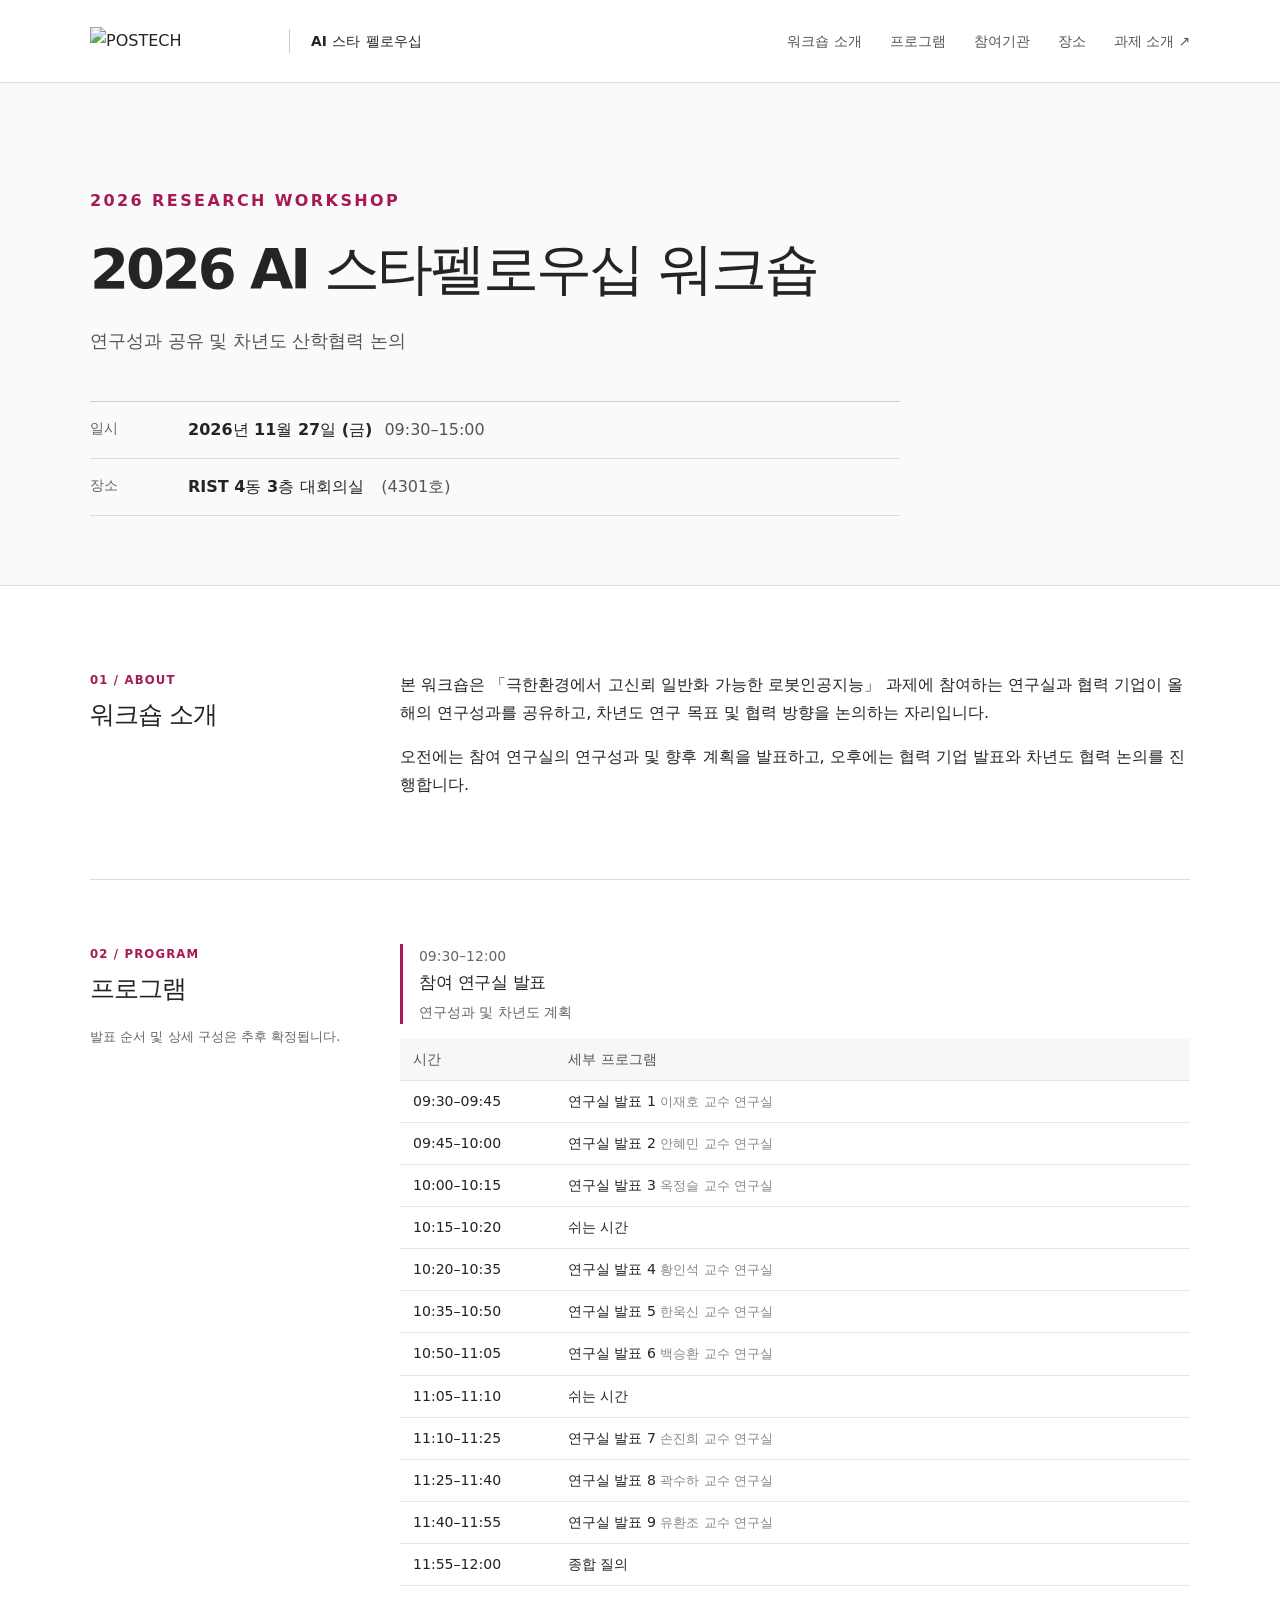
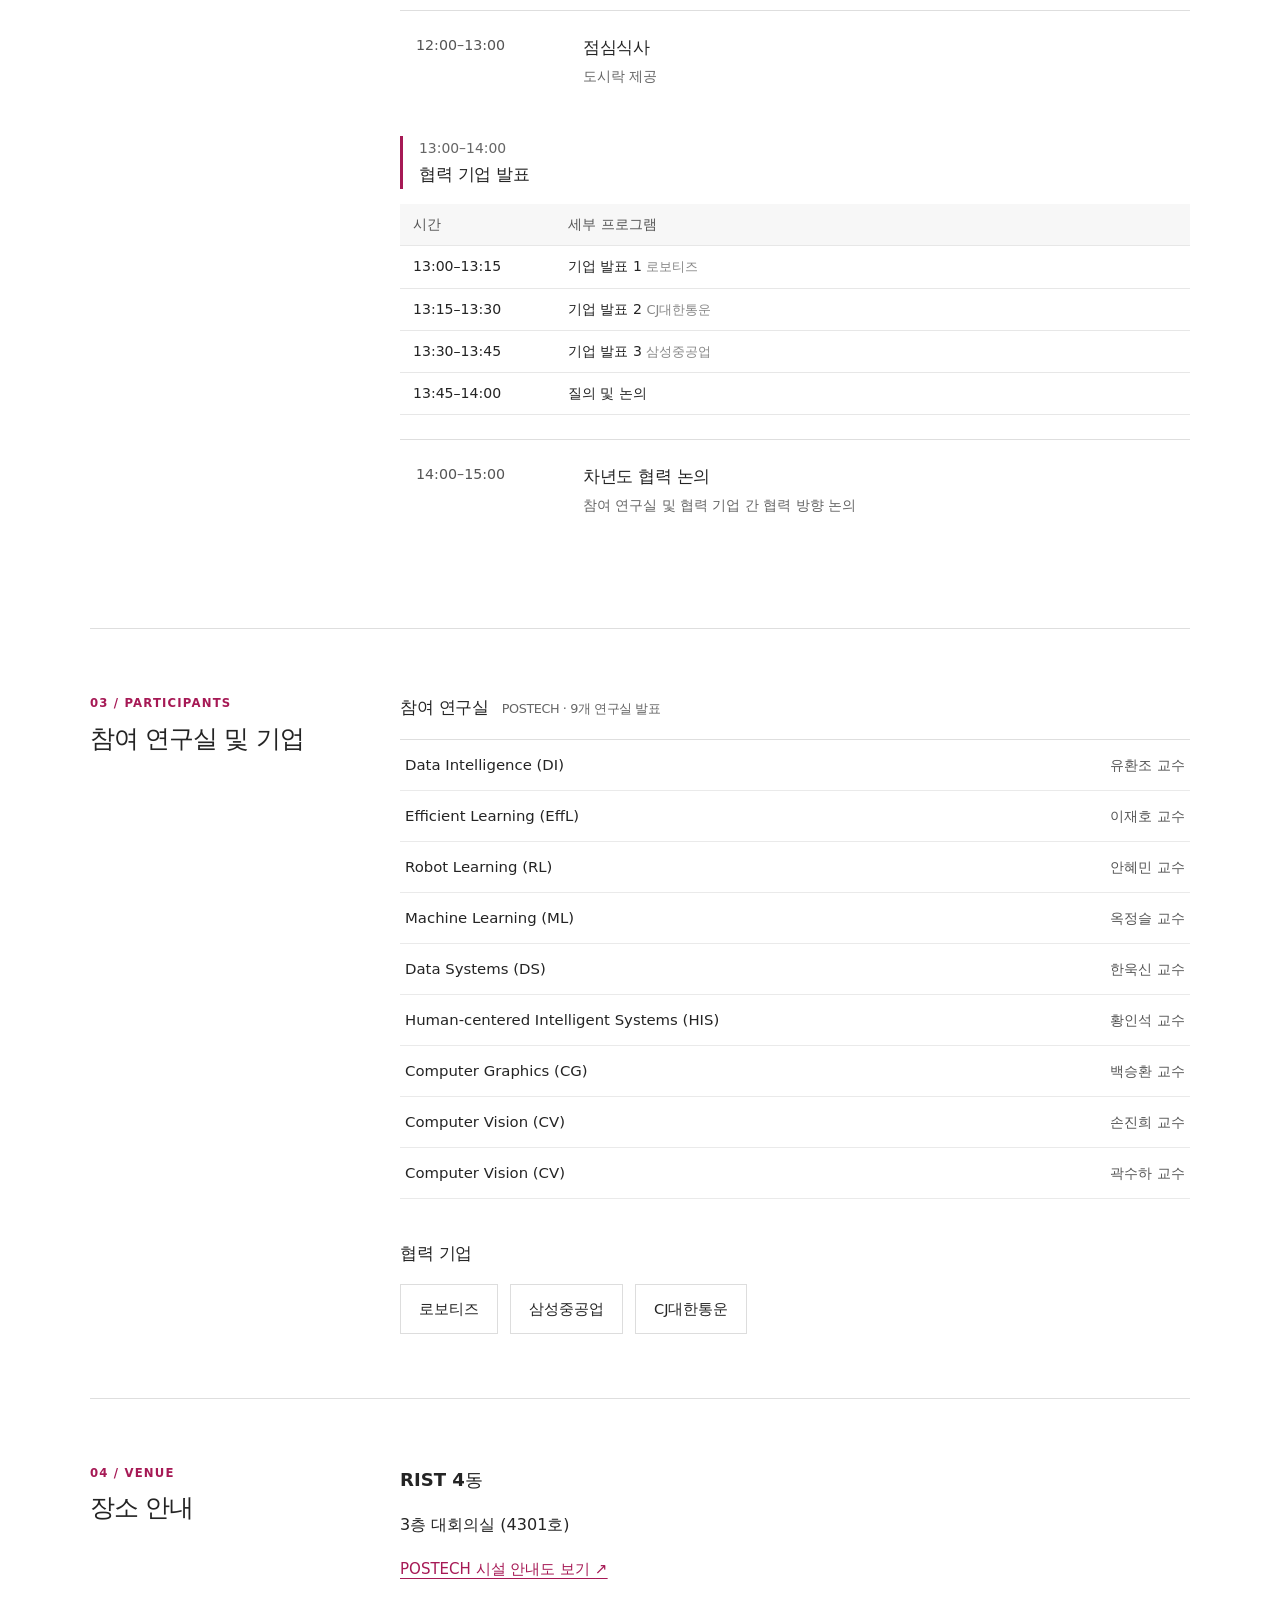
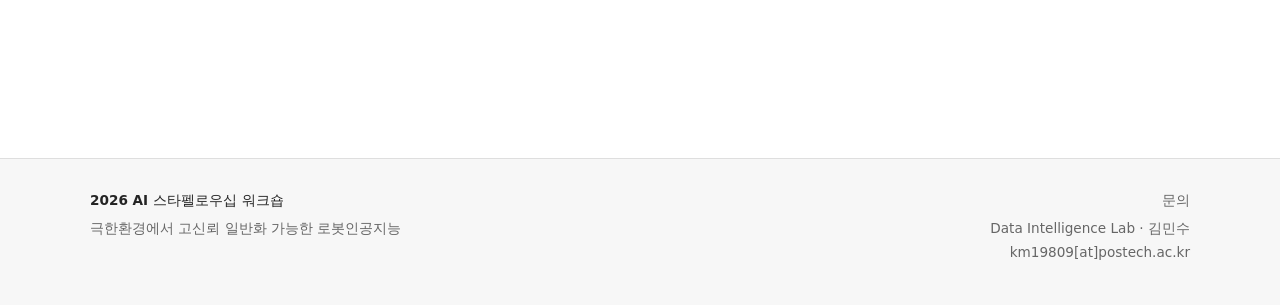
==== workshop.html @ d50b46eb "Initial commit Upload initial files." ====
<!DOCTYPE html>

<html lang="ko">
<head>
<meta charset="utf-8"/>
<meta content="width=device-width, initial-scale=1" name="viewport"/>
<meta content="2026 AI 스타펠로우십 워크숍. 11월 27일 RIST 4동 4301호. 연구성과 공유 및 차년도 협력 논의." name="description"/>
<meta content="#ffffff" name="theme-color"/>
<title>2026 AI 스타펠로우십 워크숍 | ExtremeAI</title>
<link href="assets/style.css" rel="stylesheet"/>
</head>
<body>
<a class="skip-link" href="#main">본문으로 이동</a>
<header class="site-header">
<div class="wrap header-inner">
<a aria-label="과제 홈페이지로 이동" class="identity" href="./index.html">
<img alt="POSTECH" height="28" src="https://www.postech.ac.kr/_res/postech/kor/img/sub/postech_fullname_logo1.png" width="178"/>
<span aria-hidden="true" class="identity-divider"></span>
<span class="identity-label">AI 스타 펠로우십</span>
</a>
<nav aria-label="페이지 목차"><a href="#about">워크숍 소개</a><a href="#program">프로그램</a><a href="#participants">참여기관</a><a href="#venue">장소</a><a href="./index.html">과제 소개 ↗</a></nav>
</div>
</header>
<main id="main">
<section aria-labelledby="page-title" class="hero" id="top">
<div class="wrap">
<p class="eyebrow">2026 RESEARCH WORKSHOP</p>
<h1 id="page-title">2026 AI 스타펠로우십 워크숍</h1>
<p class="hero-subtitle">연구성과 공유 및 차년도 산학협력 논의</p>
<dl class="event-facts">
<div><dt>일시</dt><dd><time datetime="2026-11-27">2026년 11월 27일 (금)</time><span class="fact-secondary">09:30–15:00</span></dd></div>
<div><dt>장소</dt><dd>RIST 4동 3층 대회의실 <span class="fact-secondary">(4301호)</span></dd></div>
</dl>
</div>
</section>
<div class="wrap content">
<section aria-labelledby="about-title" class="section" id="about">
<div class="section-heading"><p class="section-index">01 / ABOUT</p><h2 id="about-title">워크숍 소개</h2></div>
<div class="section-body">
<p>본 워크숍은 <strong>「극한환경에서 고신뢰 일반화 가능한 로봇인공지능」</strong> 과제에 참여하는 연구실과 협력 기업이 올해의 연구성과를 공유하고, 차년도 연구 목표 및 협력 방향을 논의하는 자리입니다.</p>
<p>오전에는 참여 연구실의 연구성과 및 향후 계획을 발표하고, 오후에는 협력 기업 발표와 차년도 협력 논의를 진행합니다.</p>
</div>
</section>
<section aria-labelledby="program-title" class="section" id="program">
<div class="section-heading"><p class="section-index">02 / PROGRAM</p><h2 id="program-title">프로그램</h2><p class="section-aside">발표 순서 및 상세 구성은 추후 확정됩니다.</p></div>
<div class="section-body">
<div class="program-block">
<div class="program-label"><span class="program-time">09:30–12:00</span><h3>참여 연구실 발표</h3><p>연구성과 및 차년도 계획</p></div>
<table><caption>연구실 발표 임시 시간표</caption><thead><tr><th scope="col">시간</th><th scope="col">세부 프로그램</th></tr></thead><tbody>
    <tr><td>09:30–09:45</td><td>연구실 발표 1 <span class="pending">이재호 교수 연구실</span></td></tr>
    <tr><td>09:45–10:00</td><td>연구실 발표 2 <span class="pending">안혜민 교수 연구실</span></td></tr>
    <tr><td>10:00–10:15</td><td>연구실 발표 3 <span class="pending">옥정슬 교수 연구실</span></td></tr>
    <tr><td>10:15–10:20</td><td>쉬는 시간 <span class="pending"></span></td></tr>
    <tr><td>10:20–10:35</td><td>연구실 발표 4 <span class="pending">황인석 교수 연구실</span></td></tr>
    <tr><td>10:35–10:50</td><td>연구실 발표 5 <span class="pending">한욱신 교수 연구실</span></td></tr>
    <tr><td>10:50–11:05</td><td>연구실 발표 6 <span class="pending">백승환 교수 연구실</span></td></tr>
    <tr><td>11:05–11:10</td><td>쉬는 시간 <span class="pending"></span></td></tr>
    <tr><td>11:10–11:25</td><td>연구실 발표 7 <span class="pending">손진희 교수 연구실</span></td></tr>
    <tr><td>11:25–11:40</td><td>연구실 발표 8 <span class="pending">곽수하 교수 연구실</span></td></tr>
    <tr><td>11:40–11:55</td><td>연구실 발표 9 <span class="pending">유환조 교수 연구실</span></td></tr>
    <tr><td>11:55–12:00</td><td>종합 질의 <span class="pending"></span></td></tr></tbody></table>
</div>
<div class="simple-session"><div class="session-when">12:00–13:00</div><div><h3>점심식사</h3><p>도시락 제공</p></div></div>
<div class="program-block">
<div class="program-label"><span class="program-time">13:00–14:00</span><h3>협력 기업 발표</h3></div>
<table><caption>기업 발표 임시 시간표</caption><thead><tr><th scope="col">시간</th><th scope="col">세부 프로그램</th></tr></thead><tbody>
<tr><td>13:00–13:15</td><td>기업 발표 1 <span class="pending">로보티즈</span></td></tr>
<tr><td>13:15–13:30</td><td>기업 발표 2 <span class="pending">CJ대한통운</span></td></tr>
<tr><td>13:30–13:45</td><td>기업 발표 3 <span class="pending">삼성중공업</span></td></tr>
<tr><td>13:45–14:00</td><td>질의 및 논의 <span class="pending"></span></td></tr>
</tbody></table>
</div>
<div class="simple-session"><div class="session-when">14:00–15:00</div><div><h3>차년도 협력 논의</h3><p>참여 연구실 및 협력 기업 간 협력 방향 논의</p></div></div>
</div>
</section>
<section aria-labelledby="participants-title" class="section" id="participants">
<div class="section-heading"><p class="section-index">03 / PARTICIPANTS</p><h2 id="participants-title">참여 연구실 및 기업</h2></div>
<div class="section-body">
<h3 class="subsection-title">참여 연구실 <span class="subtle">POSTECH · 9개 연구실 발표</span></h3>
<div class="people-list">
<div><span>Data Intelligence (DI)</span><span>유환조 교수</span></div>
<div><span>Efficient Learning (EffL)</span><span>이재호 교수</span></div>
<div><span>Robot Learning (RL)</span><span>안혜민 교수</span></div>
<div><span>Machine Learning (ML)</span><span>옥정슬 교수</span></div>
<div><span>Data Systems (DS)</span><span>한욱신 교수</span></div>
<div><span>Human-centered Intelligent Systems (HIS)</span><span>황인석 교수</span></div>
<div><span>Computer Graphics (CG)</span><span>백승환 교수</span></div>
<div><span>Computer Vision (CV)</span><span>손진희 교수</span></div>
<div><span>Computer Vision (CV)</span><span>곽수하 교수</span></div>
</div>
<h3 class="subsection-title with-space">협력 기업</h3>
<ul class="company-list"><li>로보티즈</li><li>삼성중공업</li><li>CJ대한통운</li></ul>
</div>
</section>
<section aria-labelledby="venue-title" class="section" id="venue">
<div class="section-heading"><p class="section-index">04 / VENUE</p><h2 id="venue-title">장소 안내</h2></div>
<div class="section-body">
<p class="venue-name">RIST 4동</p>
<p>3층 대회의실 (4301호)</p>
<p><a class="text-link" href="https://cse.postech.ac.kr/csepostech/introduction/facility.do?id=398&amp;lat=36.009723&amp;lng=129.322894" rel="noopener noreferrer" target="_blank">POSTECH 시설 안내도 보기 <span aria-hidden="true">↗</span></a></p>
</div>
</section>
</div>
</main>
<footer class="site-footer"><div class="wrap footer-inner"><div><strong>2026 AI 스타펠로우십 워크숍</strong><p>극한환경에서 고신뢰 일반화 가능한 로봇인공지능</p></div><div><span>문의</span><p>Data Intelligence Lab · 김민수<br/>km19809[at]postech.ac.kr</p></div></div></footer>
</body>
</html>
---- assets/style.css ----
/* Standalone static workshop site. No framework or JavaScript required. */
:root{--ink:#242424;--muted:#666;--faint:#888;--line:#dedede;--paper:#fff;--wash:#f7f7f7;--accent:#a61955;font-family:system-ui,-apple-system,"Apple SD Gothic Neo","Malgun Gothic",sans-serif;color:var(--ink);background:var(--paper);font-synthesis:none}*{box-sizing:border-box}html{scroll-behavior:smooth}body{margin:0;font-size:16px;line-height:1.75}a{color:inherit}a:focus-visible{outline:2px solid var(--accent);outline-offset:4px}.wrap{width:min(1100px,calc(100% - 56px));margin-inline:auto}.skip-link{position:absolute;top:-100px;left:8px;background:#fff;padding:8px;z-index:10}.skip-link:focus{top:8px}.site-header{border-bottom:1px solid var(--line);background:#fff}.header-inner{display:flex;justify-content:space-between;align-items:center;gap:24px;min-height:82px}.identity{display:flex;align-items:center;gap:21px;text-decoration:none;white-space:nowrap}.identity img{display:block;width:178px;height:auto;max-height:45px;object-fit:contain}.identity-divider{height:24px;border-left:1px solid #ccc}.identity-label{font-size:.86rem;font-weight:650;letter-spacing:.015em}.site-header nav{display:flex;column-gap:28px;flex-wrap:wrap}.site-header nav a{text-decoration:none;color:#555;font-size:.86rem}.site-header nav a:hover,.text-link:hover{color:var(--accent)}.hero{background:#fafafa;border-bottom:1px solid var(--line);padding:88px 0 69px}.eyebrow{font-weight:750;color:var(--accent);letter-spacing:.15em;}.hero h1{font-size:clamp(2.05rem,4.6vw,3.5rem);font-weight:750;line-height:1.34;letter-spacing:-.055em;margin:0}.hero-subtitle{margin:20px 0 44px;font-size:1.1rem;color:#555}.event-facts{display:grid;gap:0;margin:0;max-width:810px;border-top:1px solid #ccc}.event-facts>div{display:grid;grid-template-columns:80px 1fr;gap:18px;padding:14px 0;border-bottom:1px solid #ddd}.event-facts dt{color:var(--muted);font-size:.9rem}.event-facts dd{font-weight:580;margin:0}.fact-secondary{font-weight:400;color:#555;margin-left:12px}.content{padding-top:20px;padding-bottom:95px}.section{display:grid;grid-template-columns:255px minmax(0,1fr);gap:55px;padding:64px 0;border-bottom:1px solid var(--line);scroll-margin-top:20px}.section:last-child{border-bottom:0}.section-index{font-size:.73rem;font-weight:750;letter-spacing:.1em;color:var(--accent);margin:0 0 8px}.section-heading h2{font-size:1.55rem;line-height:1.4;letter-spacing:-.045em;margin:0;font-weight:740}.section-aside{margin:18px 0 0;color:var(--muted);font-size:.83rem}.section-body>p:first-child{margin-top:1px}.section-body p{margin-bottom:16px}.section-body strong{font-weight:700}.section-body h3{font-size:1.05rem;margin:0;letter-spacing:-.025em}.program-block{margin:0 0 24px}.program-label{border-left:3px solid var(--accent);padding:0 0 0 16px;margin:0 0 15px}.program-time{display:block;font-size:.87rem;color:var(--muted);font-variant-numeric:tabular-nums}.program-label p,.simple-session p{font-size:.86rem;color:var(--muted);margin:2px 0 0}.program-block table{border-collapse:collapse;width:100%;font-size:.88rem;line-height:1.5}.program-block caption{position:absolute;width:1px;height:1px;overflow:hidden;clip:rect(0,0,0,0);white-space:nowrap}.program-block th{background:var(--wash);font-weight:630;text-align:left;color:#555}.program-block th,.program-block td{border-bottom:1px solid #e7e7e7;padding:10px 13px}.program-block td:first-child,.program-block th:first-child{width:155px;font-variant-numeric:tabular-nums;white-space:nowrap}.pending{color:var(--faint);font-size:.82rem}.simple-session{display:grid;grid-template-columns:155px 1fr;gap:12px;padding:22px 16px;border-top:1px solid var(--line);margin:9px 0 25px}.session-when{font-size:.89rem;color:#555;font-variant-numeric:tabular-nums}.subsection-title{margin-bottom:16px!important}.subtle{font-size:.8rem;font-weight:400;color:var(--muted);margin-left:8px}.people-list{border-top:1px solid var(--line)}.people-list>div{display:flex;justify-content:space-between;align-items:baseline;gap:20px;padding:12px 5px;border-bottom:1px solid #eaeaea;font-size:.93rem}.people-list>div span:last-child{white-space:nowrap;color:#555;font-size:.89rem}.with-space{margin-top:40px!important}.company-list{list-style:none;display:flex;flex-wrap:wrap;gap:12px;padding:0;margin:0}.company-list li{border:1px solid #ddd;padding:11px 18px;font-size:.91rem;background:#fff}.venue-name{font-weight:720;font-size:1.13rem;margin-bottom:0!important}.text-link{color:var(--accent);text-decoration-thickness:1px;text-underline-offset:4px;font-size:.94rem}.site-footer{background:#f7f7f7;border-top:1px solid var(--line);padding:30px 0 40px}.footer-inner{display:flex;justify-content:space-between;gap:30px;font-size:.85rem}.footer-inner strong{font-weight:700}.footer-inner p{color:var(--muted);margin:4px 0 0}.footer-inner>div:last-child{text-align:right}.footer-inner>div:last-child>span{color:var(--muted)}@media(max-width:800px){.section{grid-template-columns:1fr;gap:20px;padding:45px 0}.section-aside{margin-top:5px}.site-header nav{gap:14px}.header-inner{flex-wrap:wrap;padding:20px 0;gap:16px}.hero{padding:65px 0 50px}}@media(max-width:520px){.wrap{width:min(100% - 32px,1100px)}.site-header nav{width:100%;justify-content:space-between;gap:8px}.identity{gap:12px}.identity img{width:132px}.identity-label{font-size:.74rem}.hero h1{font-size:2rem}.hero-subtitle{font-size:.96rem}.event-facts>div{grid-template-columns:50px 1fr;gap:8px}.fact-secondary{display:block;margin:2px 0 0}.program-block td:first-child,.program-block th:first-child{width:118px}.program-block th,.program-block td{padding:10px 7px;font-size:.8rem}.simple-session{grid-template-columns:118px 1fr;gap:10px;padding:17px 7px}.people-list>div{font-size:.85rem}.people-list>div span:last-child{font-size:.8rem}.footer-inner{flex-direction:column;gap:18px}.footer-inner>div:last-child{text-align:left}}

/* Project home additions; workshop retains its original styling. */
.accent-text{color:var(--accent)}
.project-hero{padding:70px 0 62px}.project-hero-grid{display:grid;grid-template-columns:minmax(0,1.18fr) minmax(280px,.82fr);gap:50px;align-items:center}.project-hero h1{font-size:clamp(2.05rem,4vw,3.35rem)}.project-subtitle{margin:20px 0 20px;font-size:1.02rem}.lead{max-width:640px;line-height:1.85;font-size:1.02rem;margin:0 0 30px;color:#3e3e3e}.project-facts{max-width:650px}.project-facts>div{grid-template-columns:95px 1fr}.project-facts dd{font-size:.94rem}.hero-art{margin:0;align-self:stretch;min-height:370px;position:relative;overflow:hidden;background:#eee}.hero-art img{width:100%;height:100%;max-height:560px;object-fit:cover;display:block}.hero-art figcaption{position:absolute;bottom:0;right:0;background:rgba(255,255,255,.88);color:#555;font-size:.72rem;padding:5px 9px}.diagram{margin:30px 0 0}.diagram img,.research-figure img{width:100%;height:auto;display:block;border:1px solid #ececec}.figure-caption,.research-figure figcaption{font-size:.77rem;color:#777;margin:8px 0 0}.research-list{border-top:1px solid var(--line)}.research-item{padding:24px 0;border-bottom:1px solid var(--line)}.research-item h3{font-size:1.16rem;margin:4px 0 10px}.research-item>p{margin:0 0 8px}.research-code{font-size:.81rem;color:var(--accent);font-weight:700;letter-spacing:.035em}.research-partner{font-size:.84rem;color:var(--muted)}.research-figure{margin:30px 0 0}.timeline{list-style:none;padding:0;margin:0;border-top:1px solid var(--line)}.timeline li{display:grid;grid-template-columns:154px minmax(0,1fr);gap:20px;padding:25px 0;border-bottom:1px solid var(--line)}.timeline-time{font-size:.95rem;font-weight:700}.timeline-time span{display:block;font-size:.83rem;color:var(--muted);font-weight:400}.timeline h3{margin:0 0 9px}.timeline p{margin:0;color:#555}.member-list{border-top:1px solid var(--line)}.member-row{display:grid;grid-template-columns:36px minmax(0,1fr) 95px;gap:12px;align-items:start;padding:14px 4px;border-bottom:1px solid #eaeaea}.member-track{color:var(--accent);font-size:.75rem;font-weight:700;padding-top:3px}.member-row strong{font-size:.9rem;font-weight:650}.member-row p{margin:1px 0 0;font-size:.8rem;color:var(--muted)}.member-person{text-align:right;font-size:.85rem;white-space:nowrap}.partner-list{border-top:1px solid var(--line)}.partner-list>div{display:grid;grid-template-columns:150px minmax(0,1fr);gap:20px;border-bottom:1px solid #eaeaea;padding:18px 4px}.partner-list h4{margin:0;font-size:.95rem}.partner-list p{margin:0;font-size:.88rem;color:#555}.impact-list{display:grid;grid-template-columns:1fr 1fr;column-gap:28px;row-gap:25px}.impact-list article{border-top:2px solid #555;padding:14px 0 0}.impact-list h3{margin:0 0 8px}.impact-list p{margin:0;font-size:.9rem;color:#555}.event-link{border-top:1px solid var(--line);border-bottom:1px solid var(--line);padding:23px 2px;display:flex;align-items:center;justify-content:space-between;gap:24px}.event-link h3{font-size:1.07rem;margin:0 0 4px}.event-link p{margin:0;color:#666;font-size:.89rem}.event-link .event-date{font-size:.78rem;margin-bottom:5px;color:var(--accent)}.event-link a{white-space:nowrap}
@media(max-width:950px){.project-hero-grid{grid-template-columns:1fr 270px;gap:24px}.hero-art{min-height:300px}.project-hero h1{font-size:2.45rem}}
@media(max-width:700px){.project-hero-grid{grid-template-columns:1fr}.hero-art{display:none}.project-hero{padding:58px 0 50px}.impact-list{grid-template-columns:1fr}.event-link{align-items:start;flex-direction:column;gap:14px}}
@media(max-width:520px){.timeline li{grid-template-columns:1fr;gap:8px}.timeline-time span{display:inline;margin-left:10px}.member-row{grid-template-columns:26px minmax(0,1fr) 75px;gap:8px}.member-person{font-size:.78rem}.member-row strong{font-size:.81rem}.partner-list>div{grid-template-columns:1fr;gap:4px}.project-facts>div{grid-template-columns:80px 1fr}.project-hero h1{font-size:2.12rem}}
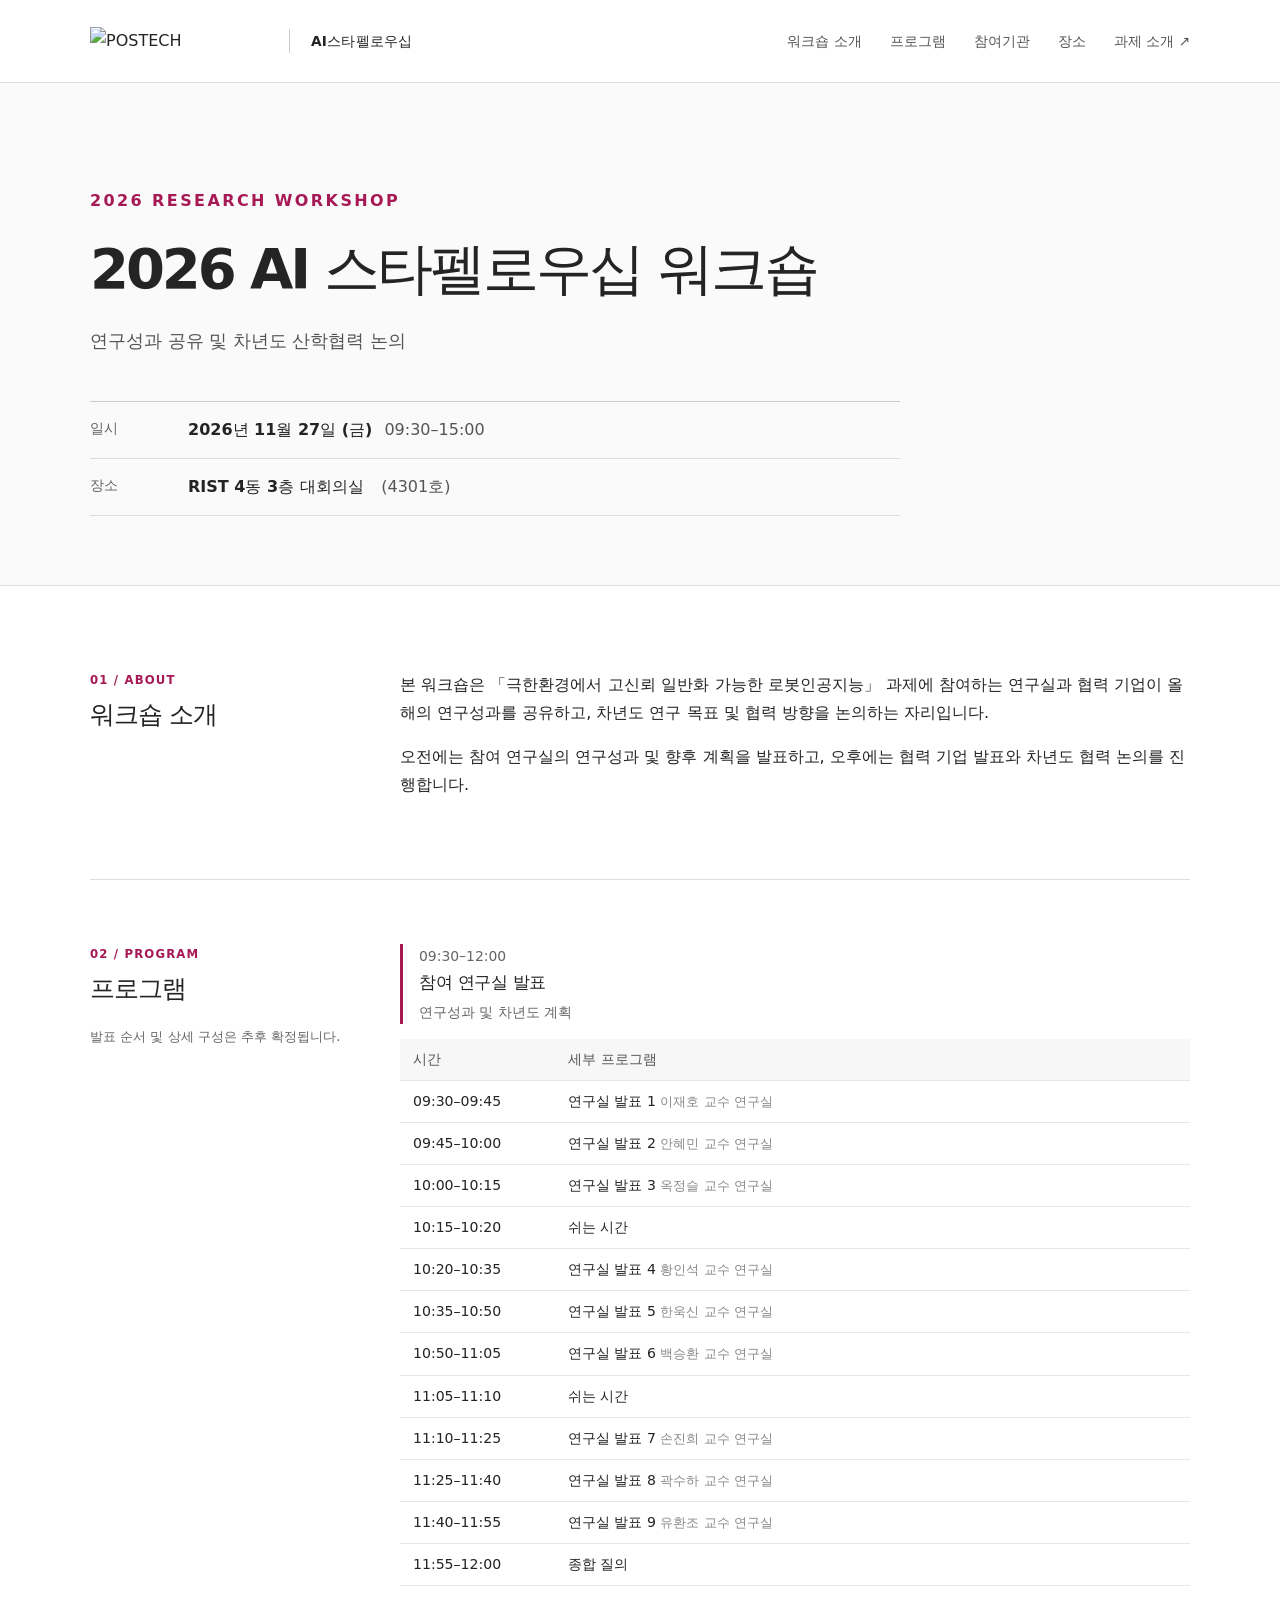
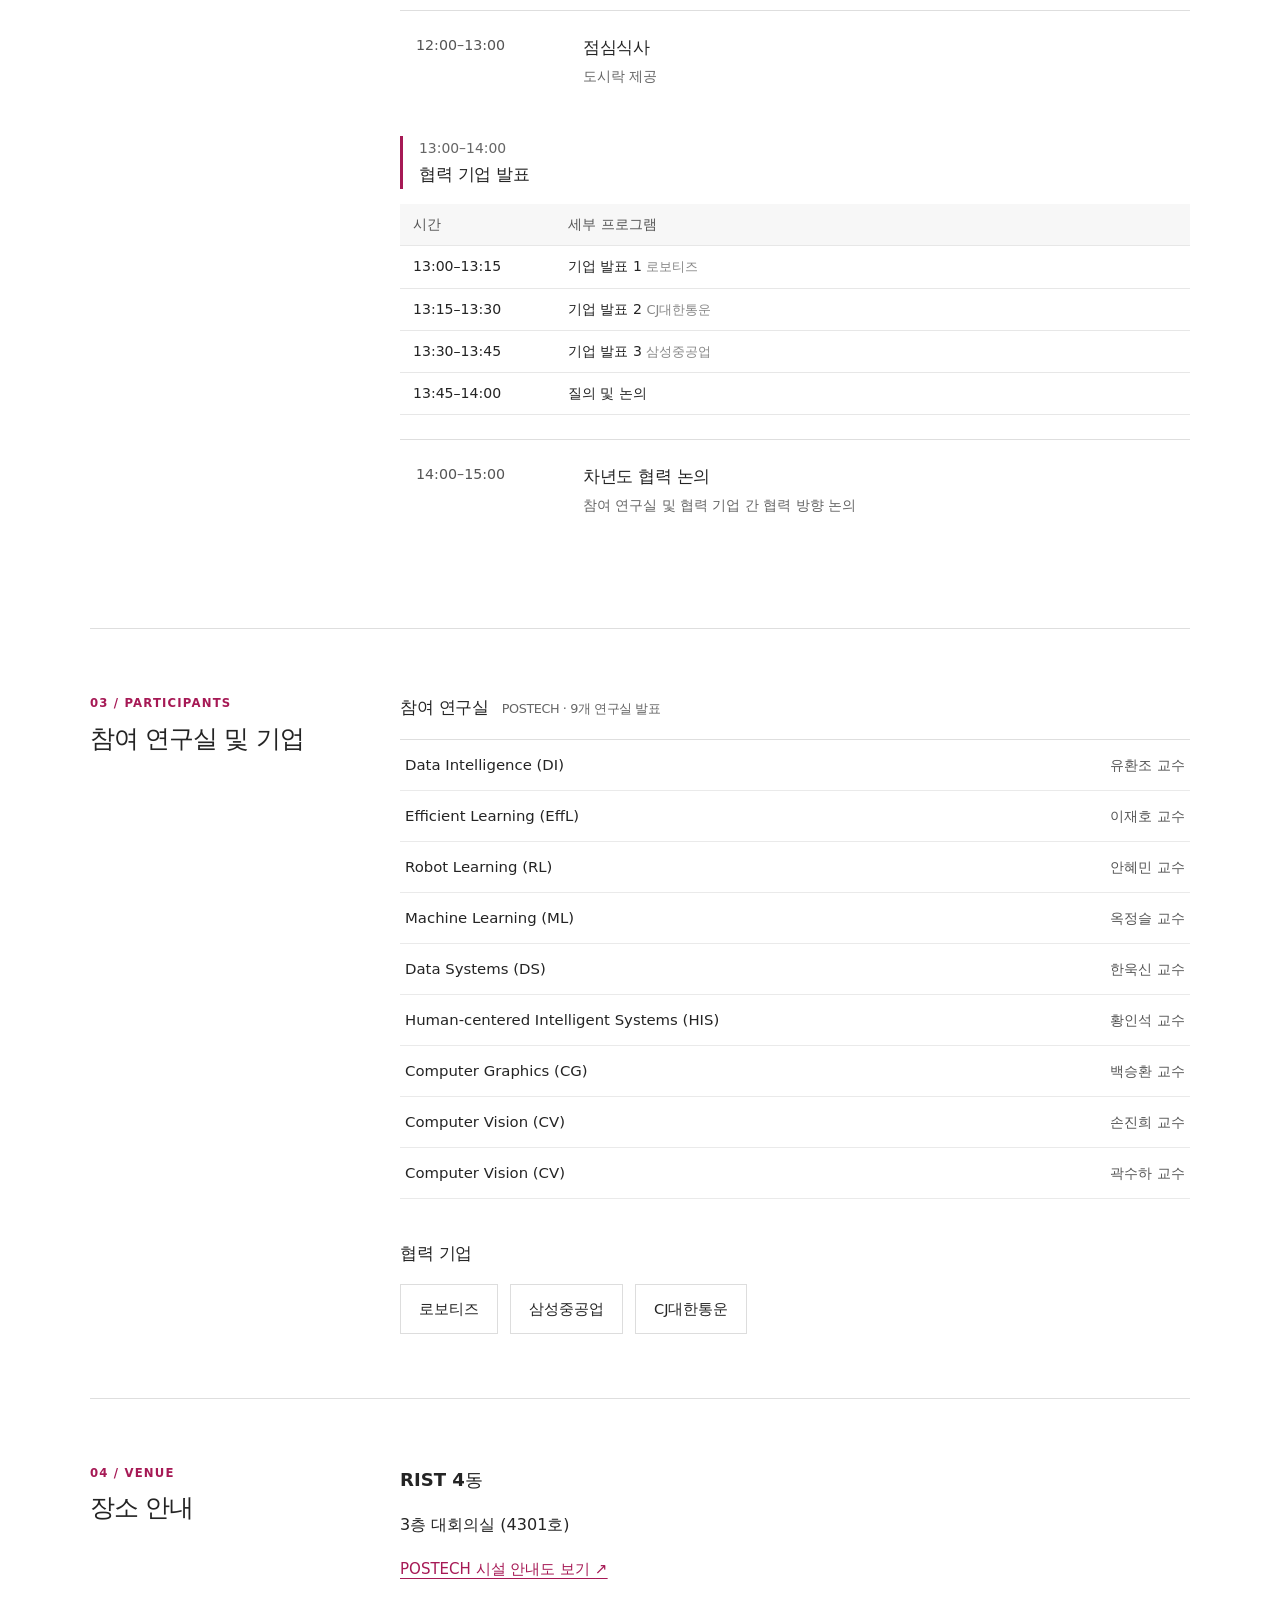
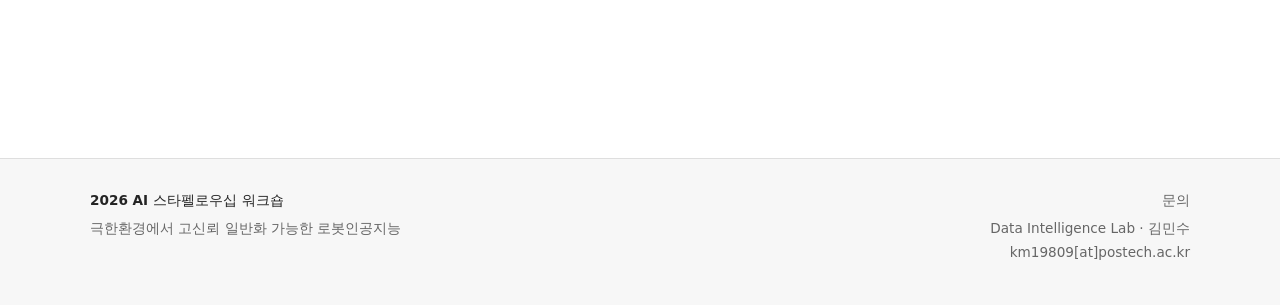
==== commit d06c8973: "Remove spaces" ====
--- a/workshop.html
+++ b/workshop.html
@@ -16,7 +16,7 @@
 <a aria-label="과제 홈페이지로 이동" class="identity" href="./index.html">
 <img alt="POSTECH" height="28" src="https://www.postech.ac.kr/_res/postech/kor/img/sub/postech_fullname_logo1.png" width="178"/>
 <span aria-hidden="true" class="identity-divider"></span>
-<span class="identity-label">AI 스타 펠로우십</span>
+<span class="identity-label">AI스타펠로우십</span>
 </a>
 <nav aria-label="페이지 목차"><a href="#about">워크숍 소개</a><a href="#program">프로그램</a><a href="#participants">참여기관</a><a href="#venue">장소</a><a href="./index.html">과제 소개 ↗</a></nav>
 </div>
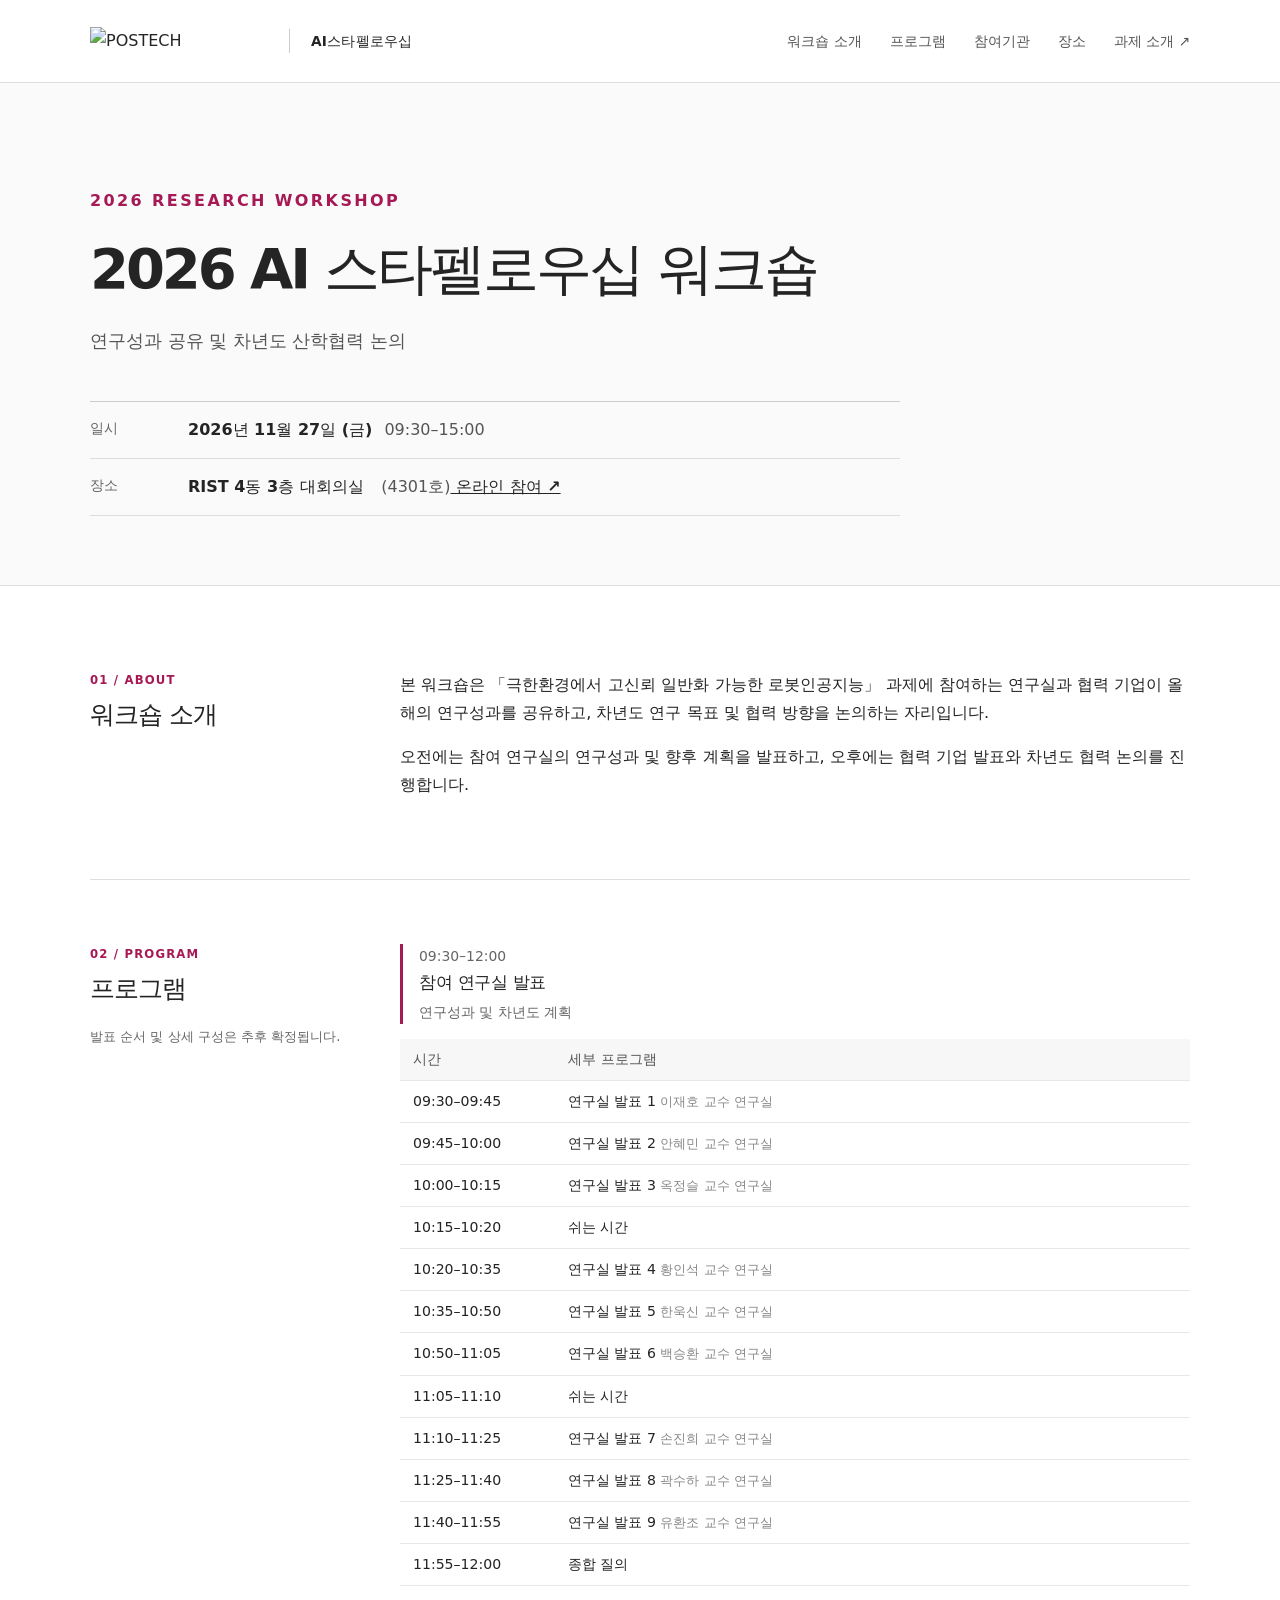
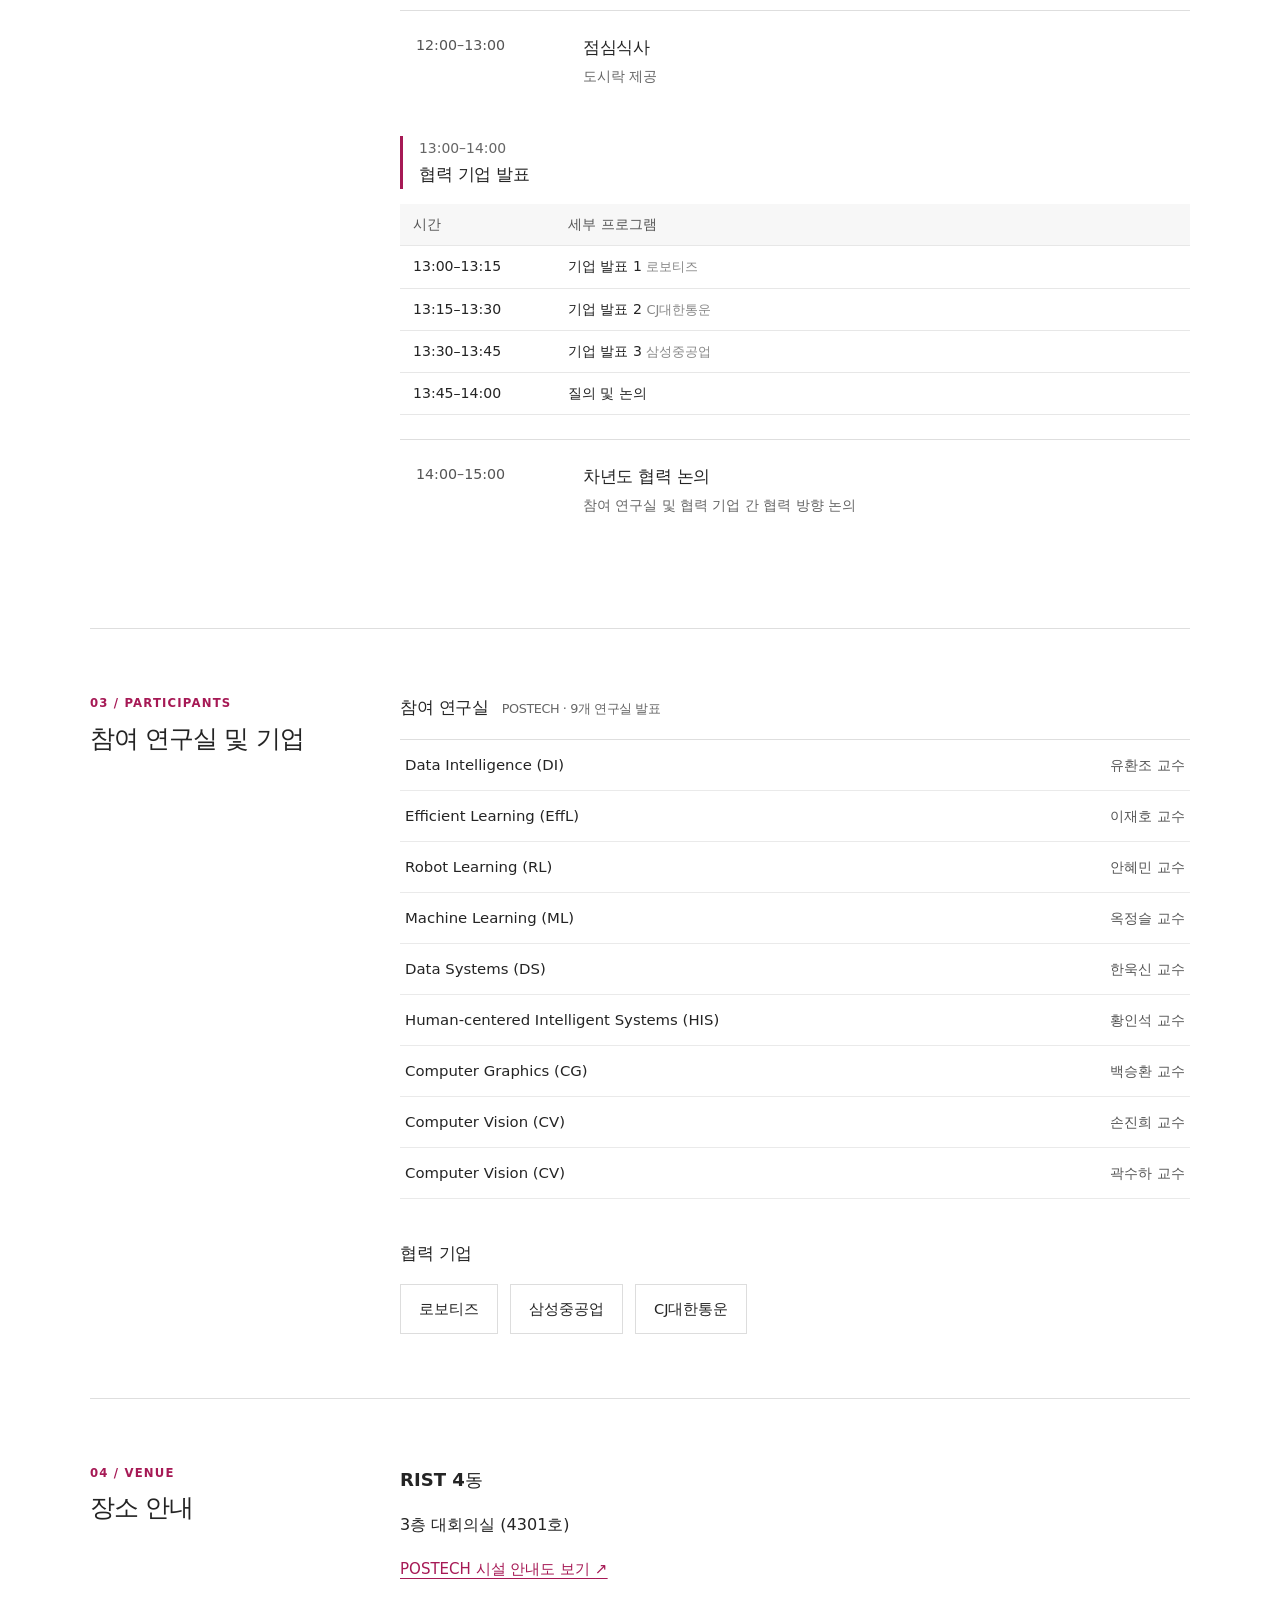
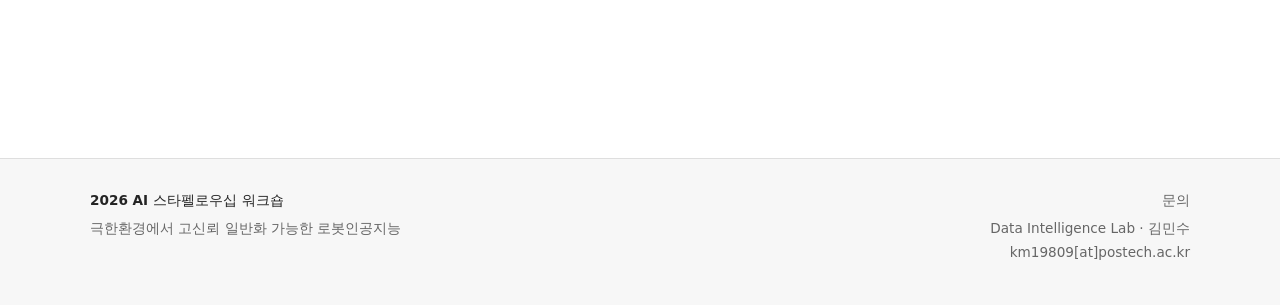
==== commit 346c5a19: "Add external meet link" ====
--- a/workshop.html
+++ b/workshop.html
@@ -29,7 +29,7 @@
 <p class="hero-subtitle">연구성과 공유 및 차년도 산학협력 논의</p>
 <dl class="event-facts">
 <div><dt>일시</dt><dd><time datetime="2026-11-27">2026년 11월 27일 (금)</time><span class="fact-secondary">09:30–15:00</span></dd></div>
-<div><dt>장소</dt><dd>RIST 4동 3층 대회의실 <span class="fact-secondary">(4301호)</span></dd></div>
+<div><dt>장소</dt><dd>RIST 4동 3층 대회의실 <span class="fact-secondary">(4301호)</span><a href="https://meet.gkm19809.workers.dev" target="_blank" id="text-link"> 온라인 참여 ↗</a></dd></div>
 </dl>
 </div>
 </section>
